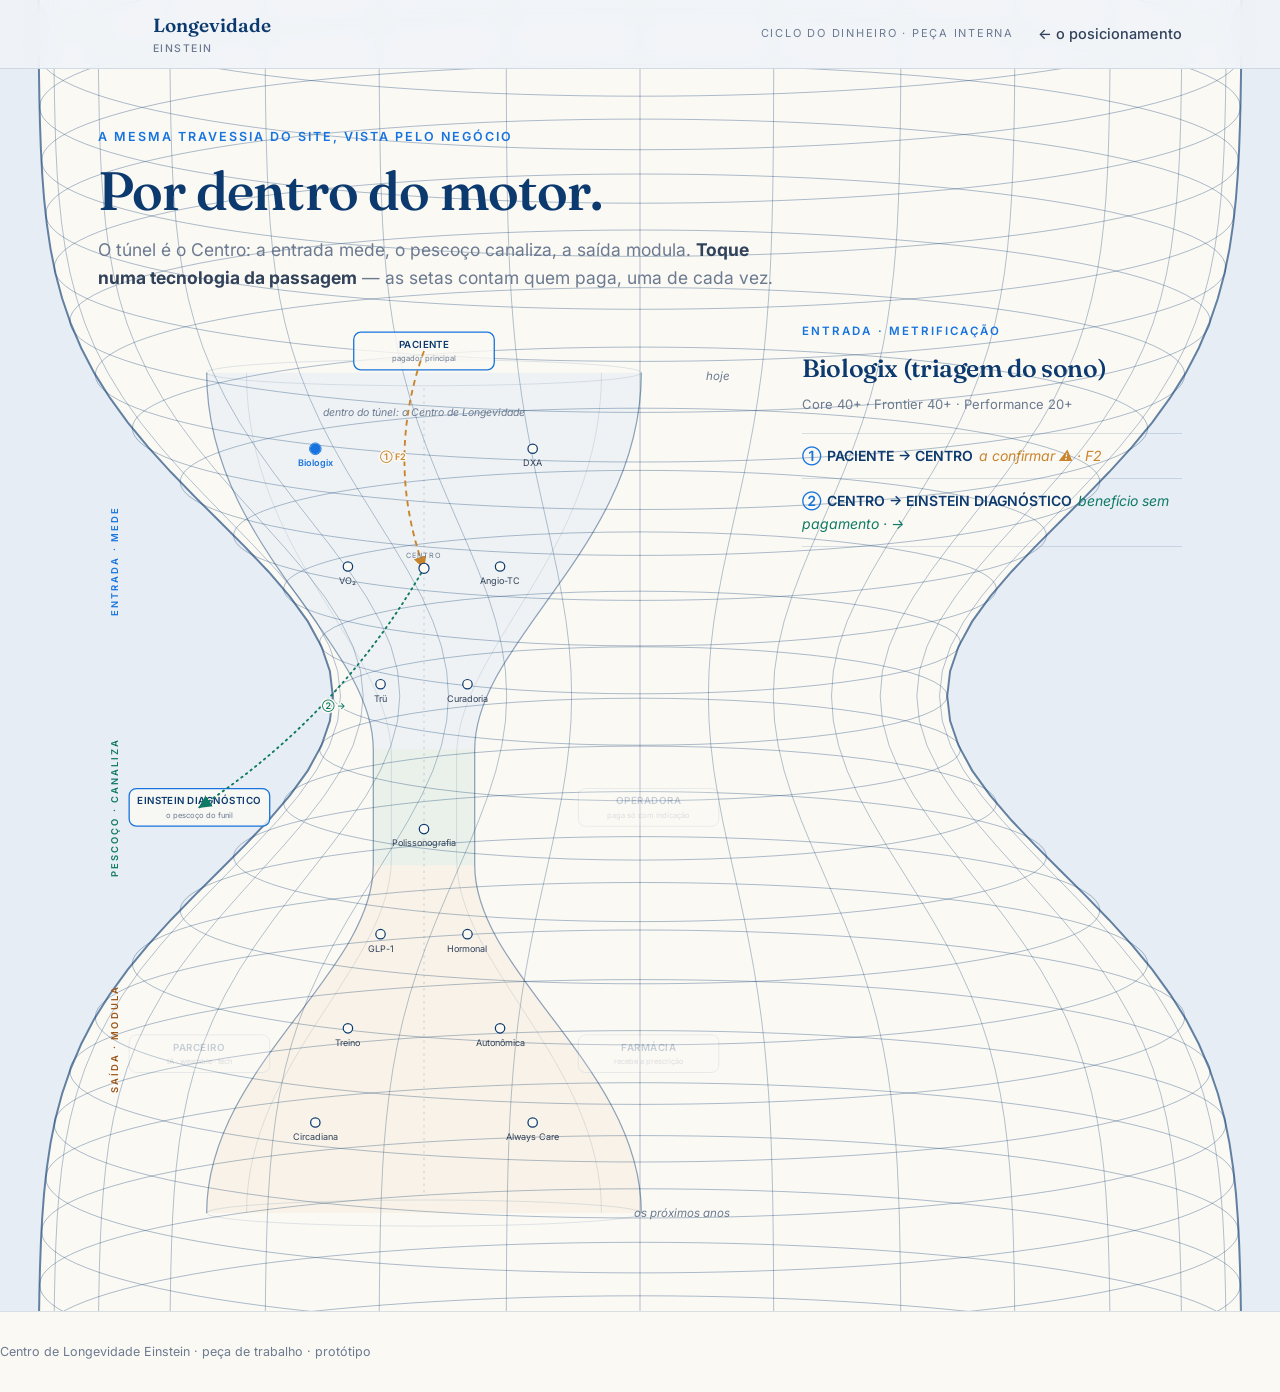
==== motor/index.html @ c39ee132 "Mapa de atores público em /motor (versão enxuta) O ciclo do dinheiro como cena interativa: o túnel é" ====
<!doctype html>
<html lang="pt-BR">
<head>
<meta charset="utf-8">
<meta name="viewport" content="width=device-width, initial-scale=1">
<title>Por dentro do motor — o ciclo do dinheiro · Centro de Longevidade Einstein</title>
<meta name="description" content="O mapa do ciclo: selecione uma tecnologia do portfólio e veja quem paga quem — as relações entre os atores, uma seta de cada vez.">
<link rel="preconnect" href="https://fonts.googleapis.com">
<link rel="preconnect" href="https://fonts.gstatic.com" crossorigin>
<link href="https://fonts.googleapis.com/css2?family=Fraunces:opsz,wght@9..144,400;9..144,560;9..144,600&family=Inter:wght@400;500;600&display=swap" rel="stylesheet">
<link rel="stylesheet" href="css/styles.css">
</head>
<body>

<!-- o mesmo fundo do site: a câmera dentro do túnel (geometria via js) -->
<svg class="passagem-fundo" id="passagem-fundo" viewBox="0 0 100 100" preserveAspectRatio="none" aria-hidden="true">
  <defs>
    <radialGradient id="pf-luz-grad">
      <stop offset="0%" stop-color="#1774DE" stop-opacity=".5"/>
      <stop offset="100%" stop-color="#1774DE" stop-opacity="0"/>
    </radialGradient>
  </defs>
</svg>

<nav>
  <div class="wrap nav-inner">
    <a class="brand" href="../"><img class="brand-selo" src="../site/img/buraco_minhoca_nav.png" alt=""><span>Longevidade<small>Einstein</small></span></a>
    <div class="nav-links">
      <span class="peca">ciclo do dinheiro · peça interna</span>
      <a href="../">← o posicionamento</a>
    </div>
  </div>
</nav>

<header class="cabeca">
  <div class="wrap">
    <p class="eyebrow">A mesma travessia do site, vista pelo negócio</p>
    <h1 class="serif">Por dentro do motor.</h1>
    <p class="lead">O túnel é o Centro: a entrada mede, o pescoço canaliza, a saída modula. <strong>Toque numa tecnologia da passagem</strong> — as setas contam quem paga, uma de cada vez.</p>
  </div>
</header>

<main class="wrap palco">
  <div class="cena-rolo">
    <svg id="cena" viewBox="0 0 900 1300" role="img" aria-label="A passagem, com os atores ao redor e as tecnologias no estágio em que vivem — selecione uma tecnologia para ver os fluxos de dinheiro"></svg>
  </div>
  <aside class="leitura" id="leitura" aria-live="polite"></aside>
</main>



<footer>
  Centro de Longevidade Einstein · peça de trabalho · protótipo
</footer>

<script src="js/data.js"></script>
<script src="js/script.js"></script>
</body>
</html>
---- motor/css/styles.css ----
/* ============================================================
   Por dentro do motor — ciclo do dinheiro v3 (16/10/2026)
   A MESMA pele do site (05_sintese/site): papel quente, marinho,
   um acento azul, Fraunces + Inter, fundo-túnel fixo. Uma cena só:
   o túnel é o Centro; as tecnologias moram no estágio onde vivem.
   ============================================================ */

:root{
  --paper:#FBF9F4; --fora:#E7EDF5; --paper-deep:#F3EFE6;
  --ink:#0C3A6F; --text:#31425A; --muted:#6B7A90;
  --accent:#1774DE; --hairline:rgba(12,58,111,.14);
  --dinheiro:#9c5518; --confirmar:#c9842e; --beneficio:#0f7a64; --trava:#b3392b;
  --card:#FFFFFF; --maxw:1140px;
}

*{box-sizing:border-box}
html{scroll-behavior:smooth}
body{margin:0;background:var(--fora);color:var(--text);
  font-family:'Inter',system-ui,sans-serif;font-size:16px;line-height:1.6;
  -webkit-font-smoothing:antialiased}
::selection{background:var(--ink);color:var(--paper)}
.wrap{max-width:var(--maxw);margin:0 auto;padding:0 28px}
.serif{font-family:'Fraunces',Georgia,serif;font-weight:560;color:var(--ink);letter-spacing:-.015em}
code{font-size:.85em;background:var(--paper-deep);padding:1px 6px;border-radius:5px}

/* ---- fundo: a malha de arame do buraco de minhoca (idêntica ao site) ---- */
body{position:relative}
.passagem-fundo{position:absolute;top:0;left:0;width:100%;z-index:0;pointer-events:none}
.pf-interior{fill:var(--paper)}
.pf-borda{fill:none;stroke:var(--ink);stroke-width:2;opacity:.62}
.pf-merid{fill:none;stroke:var(--ink);stroke-width:1;opacity:.3}
.pf-anel{fill:none;stroke:var(--ink);stroke-width:1;opacity:.33}
@media(max-width:860px){body{background:var(--paper)}.passagem-fundo{display:none}}

/* ---- nav (igual ao site) ---- */
nav{position:sticky;top:0;z-index:50;background:rgba(240,244,249,.86);backdrop-filter:blur(10px);border-bottom:1px solid var(--hairline)}
.nav-inner{display:flex;align-items:center;justify-content:space-between;height:68px}
.brand{display:flex;align-items:center;gap:11px;font-family:'Fraunces',serif;font-size:19px;color:var(--ink);text-decoration:none;font-weight:600}
.brand-selo{width:44px;height:auto;flex:none}
.brand small{display:block;font-family:'Inter',sans-serif;font-weight:500;font-size:10.5px;letter-spacing:.14em;text-transform:uppercase;color:var(--muted)}
.nav-links{display:flex;gap:24px;align-items:center}
.nav-links a{color:var(--text);text-decoration:none;font-size:14.5px;font-weight:500}
.nav-links a:hover{color:var(--accent)}
.peca{font-size:11px;letter-spacing:.16em;text-transform:uppercase;color:var(--muted)}
@media(max-width:700px){.peca{display:none}}

/* ---- cabeçalho curto ---- */
.cabeca{padding:58px 0 30px}
.eyebrow{font-size:12.5px;font-weight:600;letter-spacing:.16em;text-transform:uppercase;color:var(--accent);margin:0 0 16px}
.cabeca h1{font-size:clamp(34px,4.6vw,54px);line-height:1.05;margin:0 0 16px}
.cabeca .lead{font-size:17.5px;color:var(--muted);max-width:62ch;margin:0}
.cabeca .lead strong{color:var(--text)}

/* ---- palco: cena + leitura ---- */
.palco{display:grid;grid-template-columns:minmax(0,1.3fr) 380px;gap:52px;align-items:start;padding-bottom:48px}
@media(max-width:1020px){.palco{grid-template-columns:1fr;gap:28px}}
.cena-rolo{overflow-x:auto}
#cena{width:100%;min-width:620px;height:auto;display:block}

/* a cena */
#cena text{font-family:'Inter',system-ui,sans-serif}
.zona{opacity:1}
.z-entrada{fill:#1774DE;fill-opacity:.05}
.z-pescoco{fill:#0f7a64;fill-opacity:.07}
.z-saida{fill:#c9842e;fill-opacity:.06}
.parede{fill:none;stroke:var(--ink);stroke-width:1.7;opacity:.45}
.parede.fina{opacity:.15;stroke-width:1.1}
.espinha{stroke:var(--ink);opacity:.2;stroke-width:1.4;stroke-dasharray:2 7;stroke-linecap:round}
.rotulo-estagio{font-size:13px;font-weight:600;letter-spacing:.22em}
.re-entrada{fill:var(--accent)}
.re-pescoco{fill:var(--beneficio)}
.re-saida{fill:var(--dinheiro)}
.ponta{font-family:'Fraunces',Georgia,serif;font-style:italic;font-size:16px;fill:var(--muted)}
.tunel-legenda{font-family:'Fraunces',Georgia,serif;font-style:italic;font-size:14.5px;fill:var(--muted)}

.estacao rect{fill:rgba(251,249,244,.82);stroke:rgba(12,58,111,.4);stroke-width:1.2}
.estacao .nome{font-size:13.5px;font-weight:600;letter-spacing:.05em;fill:var(--ink)}
.estacao .papel{font-size:10.5px;fill:var(--muted)}
.estacao{transition:opacity .3s ease}
.estacao.apagada{opacity:.22}
.estacao.ativa rect{stroke:var(--accent);stroke-width:1.8}

.ponto{cursor:pointer}
.ponto .alvo{fill:transparent}
.ponto .v{fill:var(--paper);stroke:var(--ink);stroke-width:1.7;transition:stroke .2s ease,fill .2s ease}
.ponto .p-label{font-size:12.5px;fill:var(--text)}
.ponto:hover .v{stroke:var(--accent)}
.ponto:hover .p-label{fill:var(--accent)}
.ponto.ativa .v{fill:var(--accent);stroke:var(--accent)}
.ponto.ativa .p-label{font-weight:600;fill:var(--accent)}
.halo{fill:none;stroke:var(--accent);stroke-width:1.3;animation:halo 2.4s ease-out infinite}
@keyframes halo{0%{r:8;opacity:.75}100%{r:20;opacity:0}}
.anc-c{fill:var(--paper);stroke:var(--ink);stroke-width:1.6}
.anc-rotulo{font-size:10px;letter-spacing:.14em;fill:var(--muted)}

/* setas entram uma a uma */
.fx{animation:fx-in .5s ease backwards}
@keyframes fx-in{from{opacity:0}}
@media(prefers-reduced-motion:reduce){.fx{animation:none}.halo{animation:none;opacity:0}}
.fluxo{fill:none;stroke-width:2.6}
.f-pagamento{stroke:var(--dinheiro)}
.f-confirmar{stroke:var(--confirmar);stroke-dasharray:8 6}
.f-beneficio{stroke:var(--beneficio);stroke-dasharray:2 6;stroke-linecap:round}
.rot-fluxo{font-size:12.5px;font-weight:600;paint-order:stroke;stroke:#FBF9F4;stroke-width:4px}
.rf-pagamento{fill:var(--dinheiro)}
.rf-confirmar{fill:var(--confirmar)}
.rf-beneficio{fill:var(--beneficio)}

/* ---- leitura (coluna editorial, sem cards) ---- */
.leitura{position:sticky;top:92px;font-size:15px}
@media(max-width:1020px){.leitura{position:static}}
.l-estagio{margin:0 0 8px;font-size:11.5px;font-weight:600;letter-spacing:.18em;text-transform:uppercase;color:var(--accent)}
.l-estagio.e-pescoco{color:var(--beneficio)}
.l-estagio.e-saida{color:var(--dinheiro)}
.leitura h2{font-size:25px;margin:0 0 6px}
.l-tags{margin:0 0 18px;font-size:13px;color:var(--muted)}
.l-fluxos{list-style:none;margin:0 0 18px;padding:0;border-top:1px solid var(--hairline)}
.l-fluxos li{padding:11px 0;border-bottom:1px solid var(--hairline);font-size:14px}
.l-fluxos .num{color:var(--accent);font-weight:600;margin-right:6px}
.l-fluxos b{color:var(--ink);font-weight:600}
.l-fluxos .tipo{font-style:italic;margin-left:6px}
.t-pagamento{color:var(--dinheiro)}
.t-confirmar{color:var(--confirmar)}
.t-beneficio{color:var(--beneficio)}
.l-fluxos p{margin:4px 0 0;color:var(--muted);font-size:13.5px}
.leitura dl{margin:0}
.leitura dt{font-size:11px;font-weight:600;letter-spacing:.16em;text-transform:uppercase;color:var(--muted);margin:14px 0 3px}
.leitura dd{margin:0;font-size:14px}
.leitura .trava{color:var(--trava)}

/* ---- premissas (linhas finas, sem cards) ---- */
.premissas{position:relative;border-top:1px solid var(--hairline);background:rgba(251,249,244,.75);backdrop-filter:blur(4px)}
.premissas summary{cursor:pointer;list-style:none}
.premissas summary::-webkit-details-marker{display:none}
.s-linha{display:block;padding:16px 28px;font-size:14.5px;font-weight:600;color:var(--ink)}
.s-linha::before{content:"▸ ";color:var(--accent)}
.premissas[open] .s-linha::before{content:"▾ "}
.premissas summary:hover .s-linha{color:var(--accent)}
.premissas-nota{font-weight:400;font-size:12.5px;color:var(--muted)}
.premissas-corpo{padding:2px 28px 30px;display:grid;grid-template-columns:repeat(auto-fill,minmax(420px,1fr));gap:0 44px}
@media(max-width:560px){.premissas-corpo{grid-template-columns:1fr}}
.premissa{display:grid;grid-template-columns:1fr auto auto;gap:2px 10px;align-items:baseline;
  padding:10px 0;border-bottom:1px solid var(--hairline);opacity:.4;transition:opacity .3s ease}
.premissa.ativa{opacity:1}
.premissa .p-desc{font-size:13px;line-height:1.4}
.premissa .p-valor{font-size:15.5px;font-weight:600;color:var(--dinheiro);white-space:nowrap}
.premissa .p-valor small{font-weight:400;font-size:11px;color:var(--muted)}
.premissa .p-valor.vazio{color:var(--muted);font-weight:400;font-style:italic;font-size:12.5px;white-space:normal}
.premissa .p-selo{font-size:10px;font-weight:600;letter-spacing:.08em;text-transform:uppercase;white-space:nowrap}
.premissa .p-selo.fechada{color:var(--beneficio)}
.premissa .p-selo.hipotese{color:var(--confirmar)}
.premissa .p-selo.aberta{color:var(--trava)}
.premissa .p-fonte{grid-column:1/-1;font-size:10.5px;color:var(--muted)}

/* ---- footer ---- */
footer{position:relative;border-top:1px solid var(--hairline);padding:30px 0;font-size:12.5px;color:var(--muted);background:var(--paper)}
footer .wrap{display:flex;flex-direction:column;gap:6px}

/* conteúdo acima do fundo fixo */
nav,.cabeca,.palco,.premissas,footer{position:relative;z-index:1}
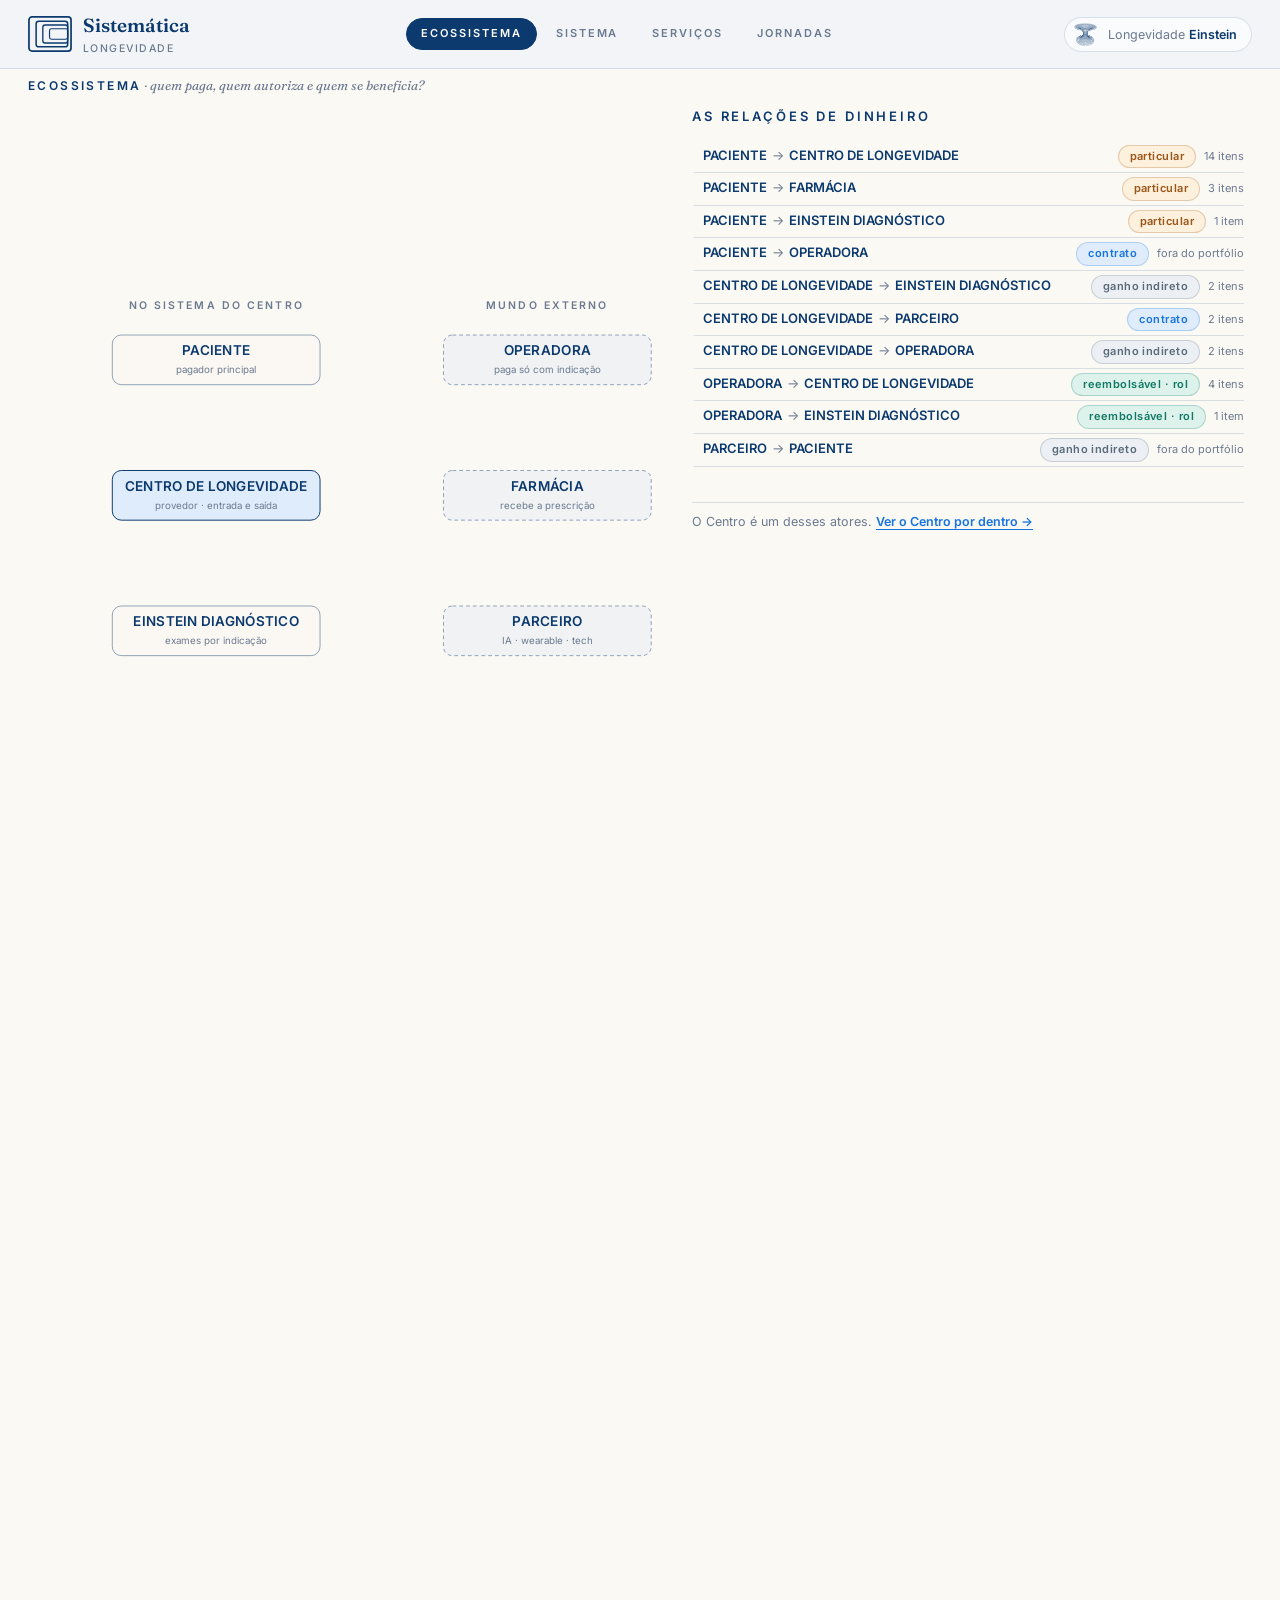
==== commit 7bf8124c: "Sistemática Longevidade: a peça das quatro camadas, irmã do site Publica os dois fronts lado a lado " ====
--- a/motor/index.html
+++ b/motor/index.html
@@ -2,58 +2,11 @@
 <html lang="pt-BR">
 <head>
 <meta charset="utf-8">
-<meta name="viewport" content="width=device-width, initial-scale=1">
-<title>Por dentro do motor — o ciclo do dinheiro · Centro de Longevidade Einstein</title>
-<meta name="description" content="O mapa do ciclo: selecione uma tecnologia do portfólio e veja quem paga quem — as relações entre os atores, uma seta de cada vez.">
-<link rel="preconnect" href="https://fonts.googleapis.com">
-<link rel="preconnect" href="https://fonts.gstatic.com" crossorigin>
-<link href="https://fonts.googleapis.com/css2?family=Fraunces:opsz,wght@9..144,400;9..144,560;9..144,600&family=Inter:wght@400;500;600&display=swap" rel="stylesheet">
-<link rel="stylesheet" href="css/styles.css">
+<title>O mapa mudou de endereço — Centro de Longevidade Einstein</title>
+<meta http-equiv="refresh" content="0; url=../sistematica/">
+<link rel="canonical" href="../sistematica/">
 </head>
-<body>
-
-<!-- o mesmo fundo do site: a câmera dentro do túnel (geometria via js) -->
-<svg class="passagem-fundo" id="passagem-fundo" viewBox="0 0 100 100" preserveAspectRatio="none" aria-hidden="true">
-  <defs>
-    <radialGradient id="pf-luz-grad">
-      <stop offset="0%" stop-color="#1774DE" stop-opacity=".5"/>
-      <stop offset="100%" stop-color="#1774DE" stop-opacity="0"/>
-    </radialGradient>
-  </defs>
-</svg>
-
-<nav>
-  <div class="wrap nav-inner">
-    <a class="brand" href="../"><img class="brand-selo" src="../site/img/buraco_minhoca_nav.png" alt=""><span>Longevidade<small>Einstein</small></span></a>
-    <div class="nav-links">
-      <span class="peca">ciclo do dinheiro · peça interna</span>
-      <a href="../">← o posicionamento</a>
-    </div>
-  </div>
-</nav>
-
-<header class="cabeca">
-  <div class="wrap">
-    <p class="eyebrow">A mesma travessia do site, vista pelo negócio</p>
-    <h1 class="serif">Por dentro do motor.</h1>
-    <p class="lead">O túnel é o Centro: a entrada mede, o pescoço canaliza, a saída modula. <strong>Toque numa tecnologia da passagem</strong> — as setas contam quem paga, uma de cada vez.</p>
-  </div>
-</header>
-
-<main class="wrap palco">
-  <div class="cena-rolo">
-    <svg id="cena" viewBox="0 0 900 1300" role="img" aria-label="A passagem, com os atores ao redor e as tecnologias no estágio em que vivem — selecione uma tecnologia para ver os fluxos de dinheiro"></svg>
-  </div>
-  <aside class="leitura" id="leitura" aria-live="polite"></aside>
-</main>
-
-
-
-<footer>
-  Centro de Longevidade Einstein · peça de trabalho · protótipo
-</footer>
-
-<script src="js/data.js"></script>
-<script src="js/script.js"></script>
+<body style="font:16px/1.6 system-ui,sans-serif;color:#0C3A6F;background:#FBF9F4;padding:48px">
+<p>O mapa do ciclo virou <a href="../sistematica/">Sistemática Longevidade</a> — quatro camadas.</p>
 </body>
 </html>
